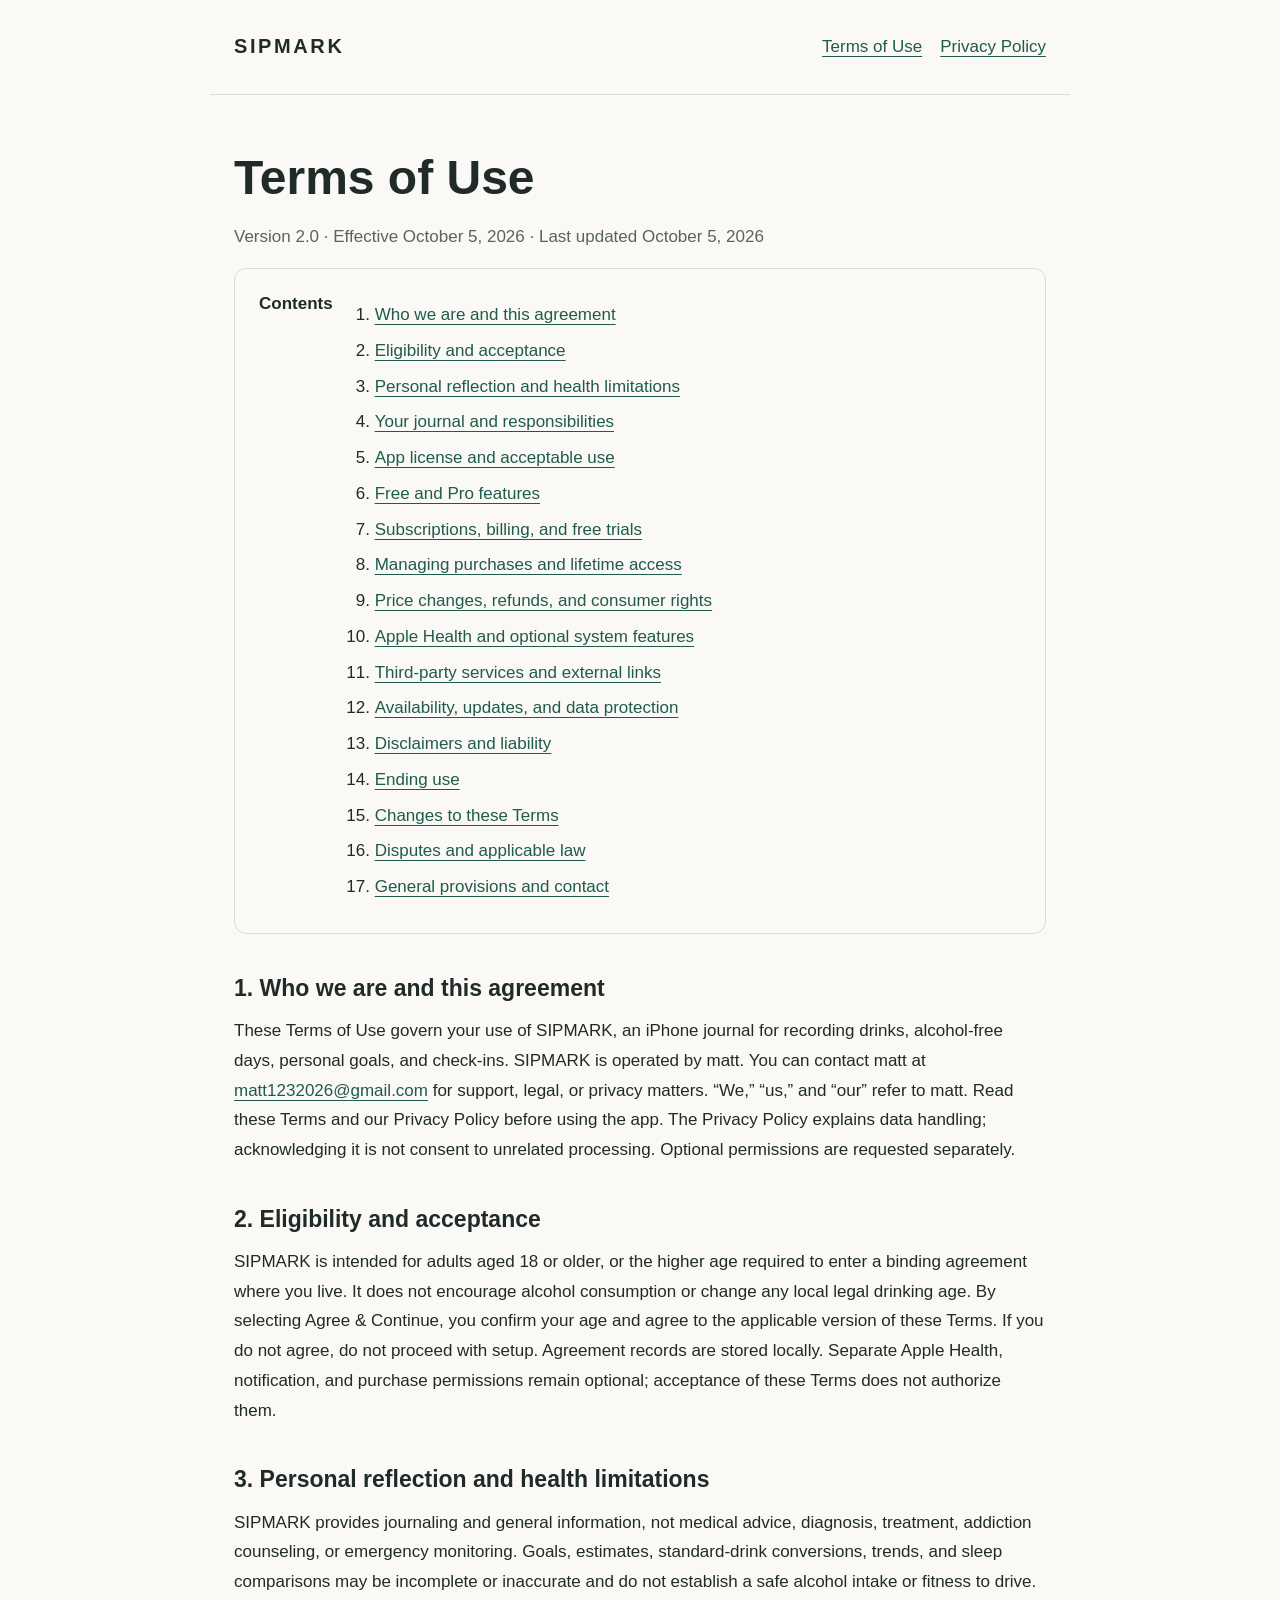
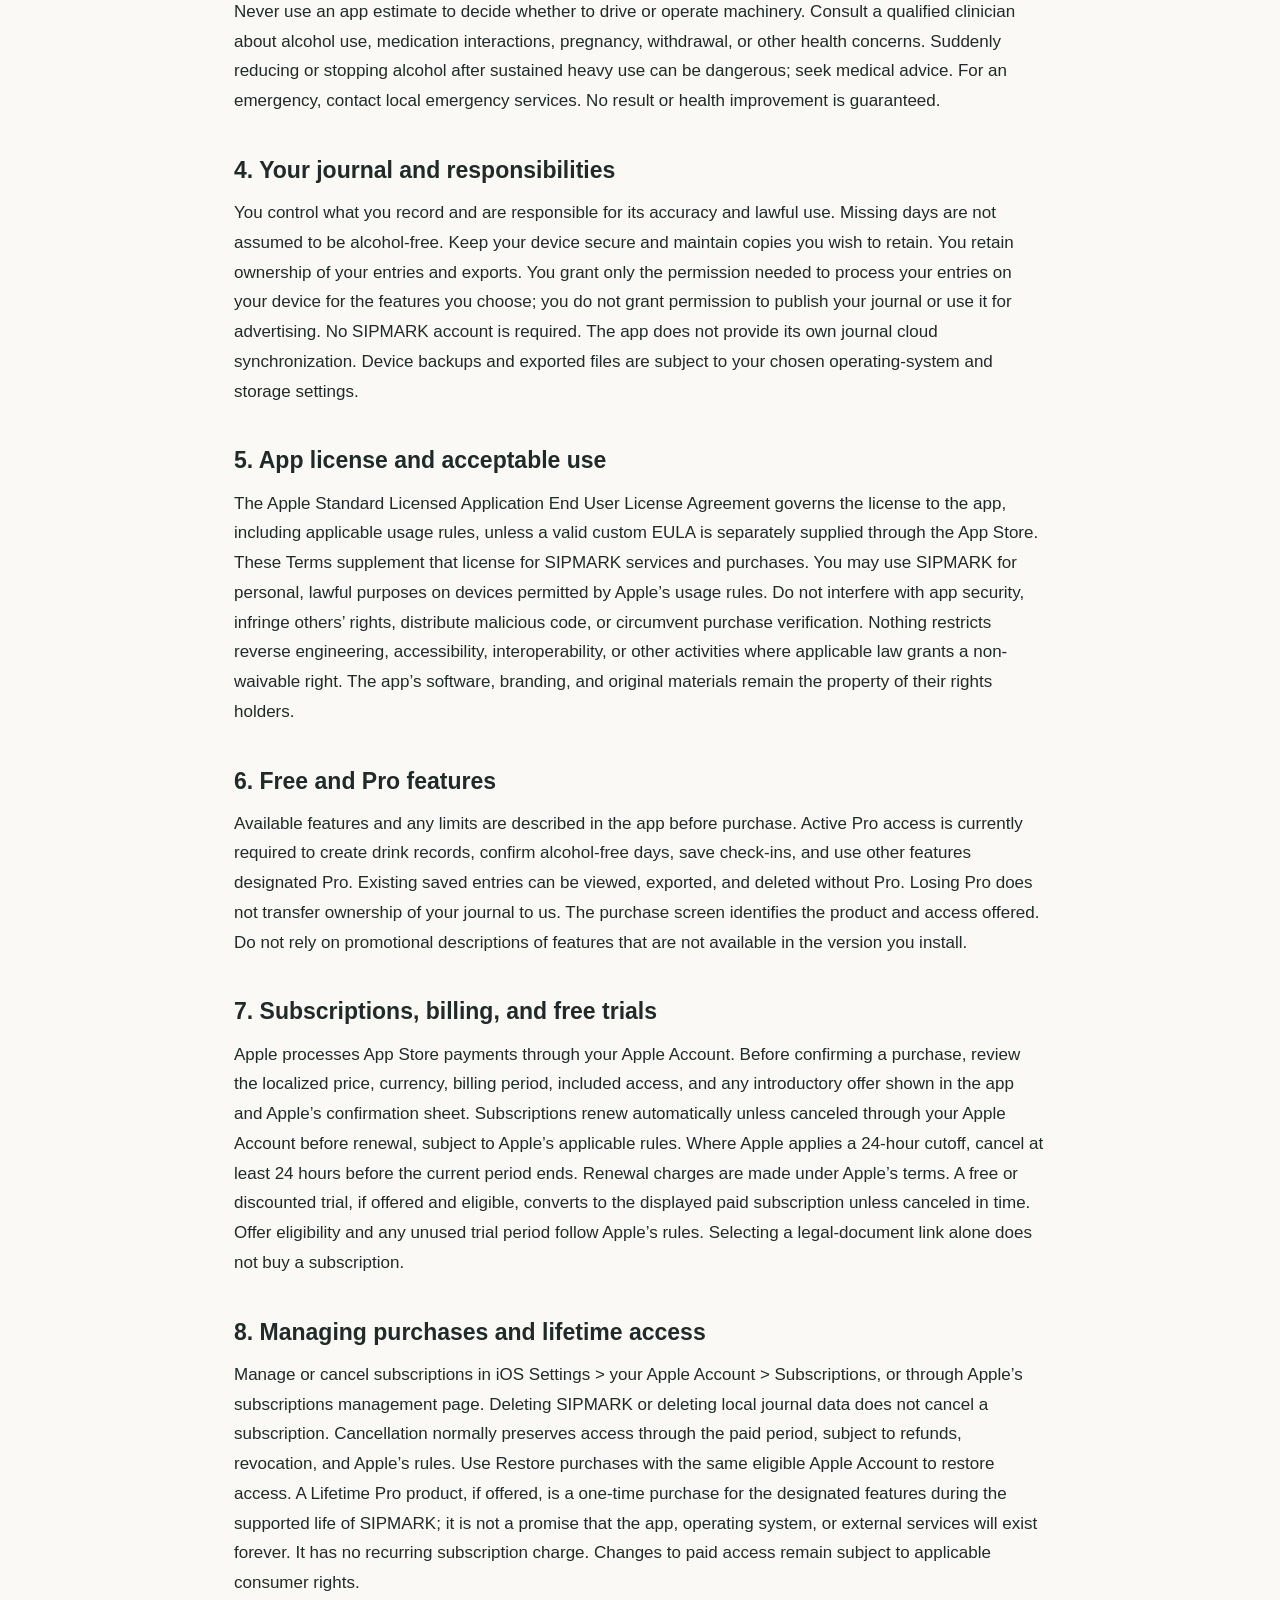
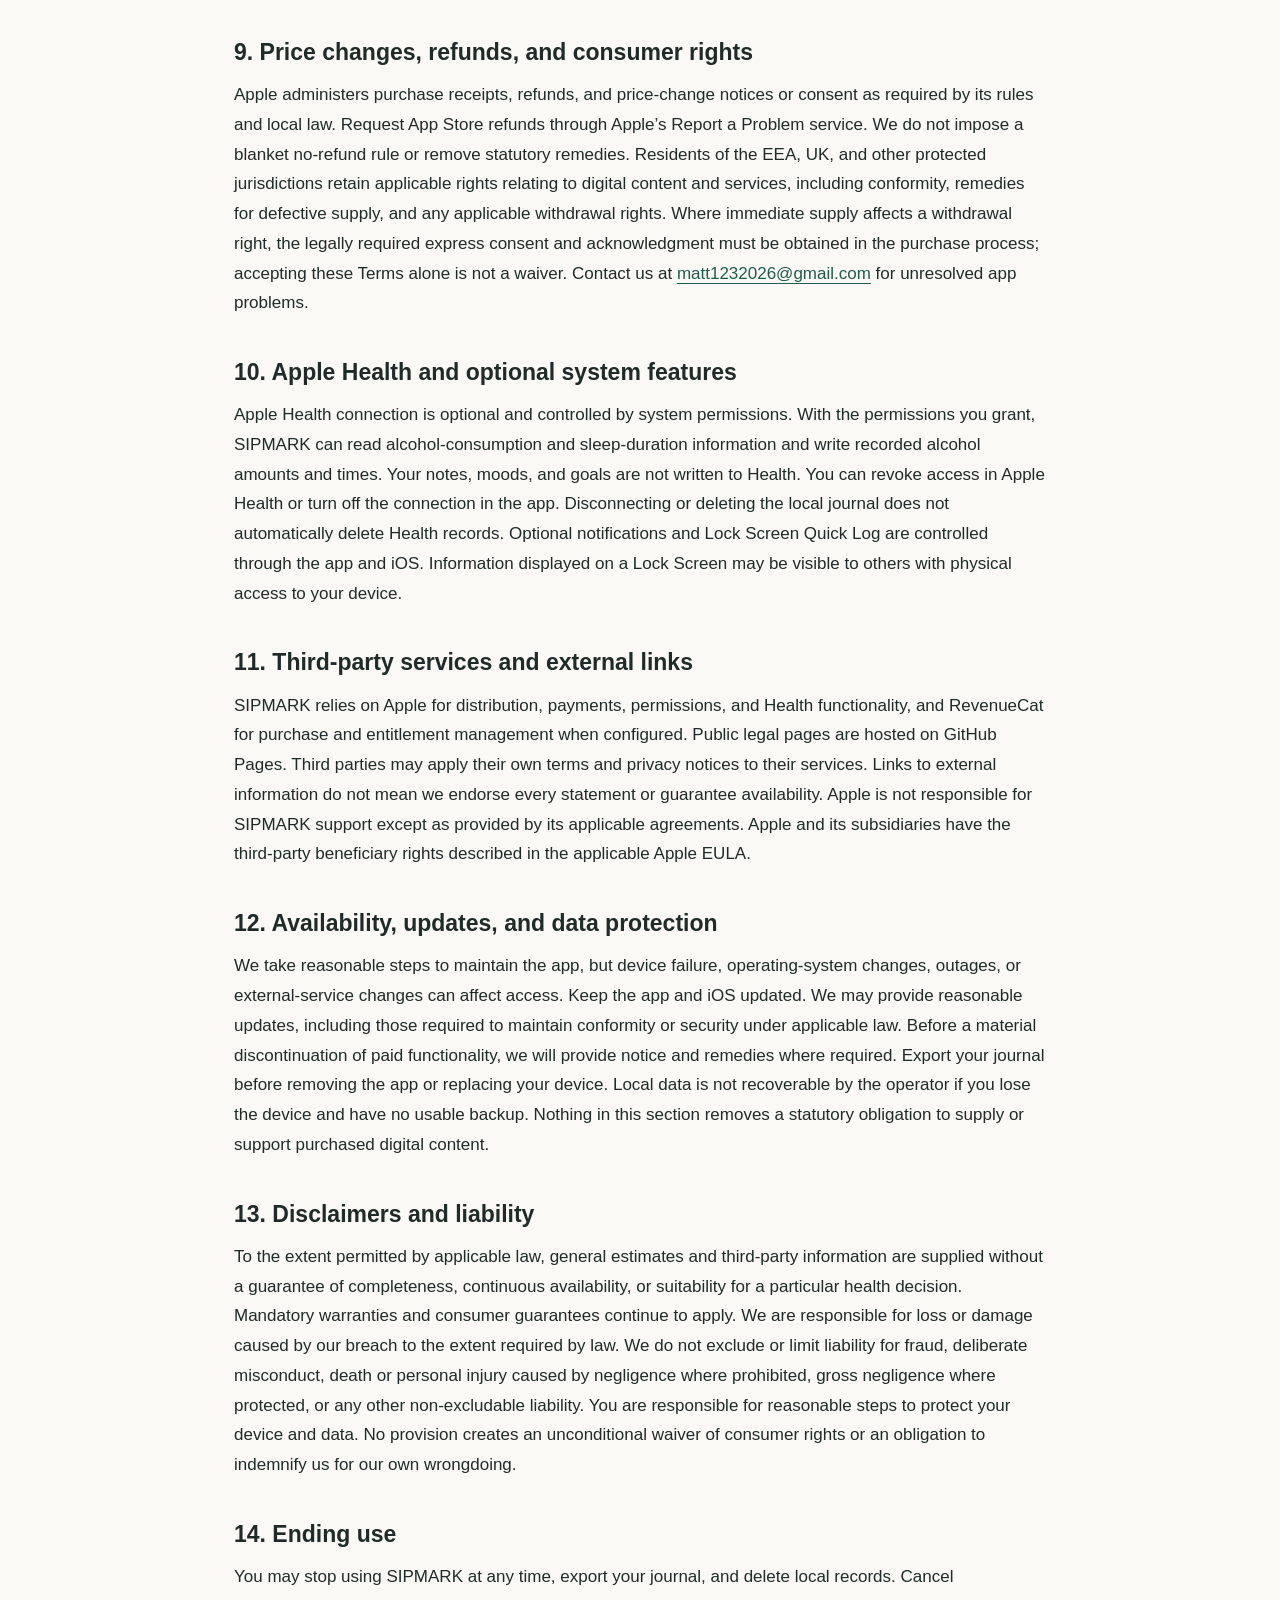
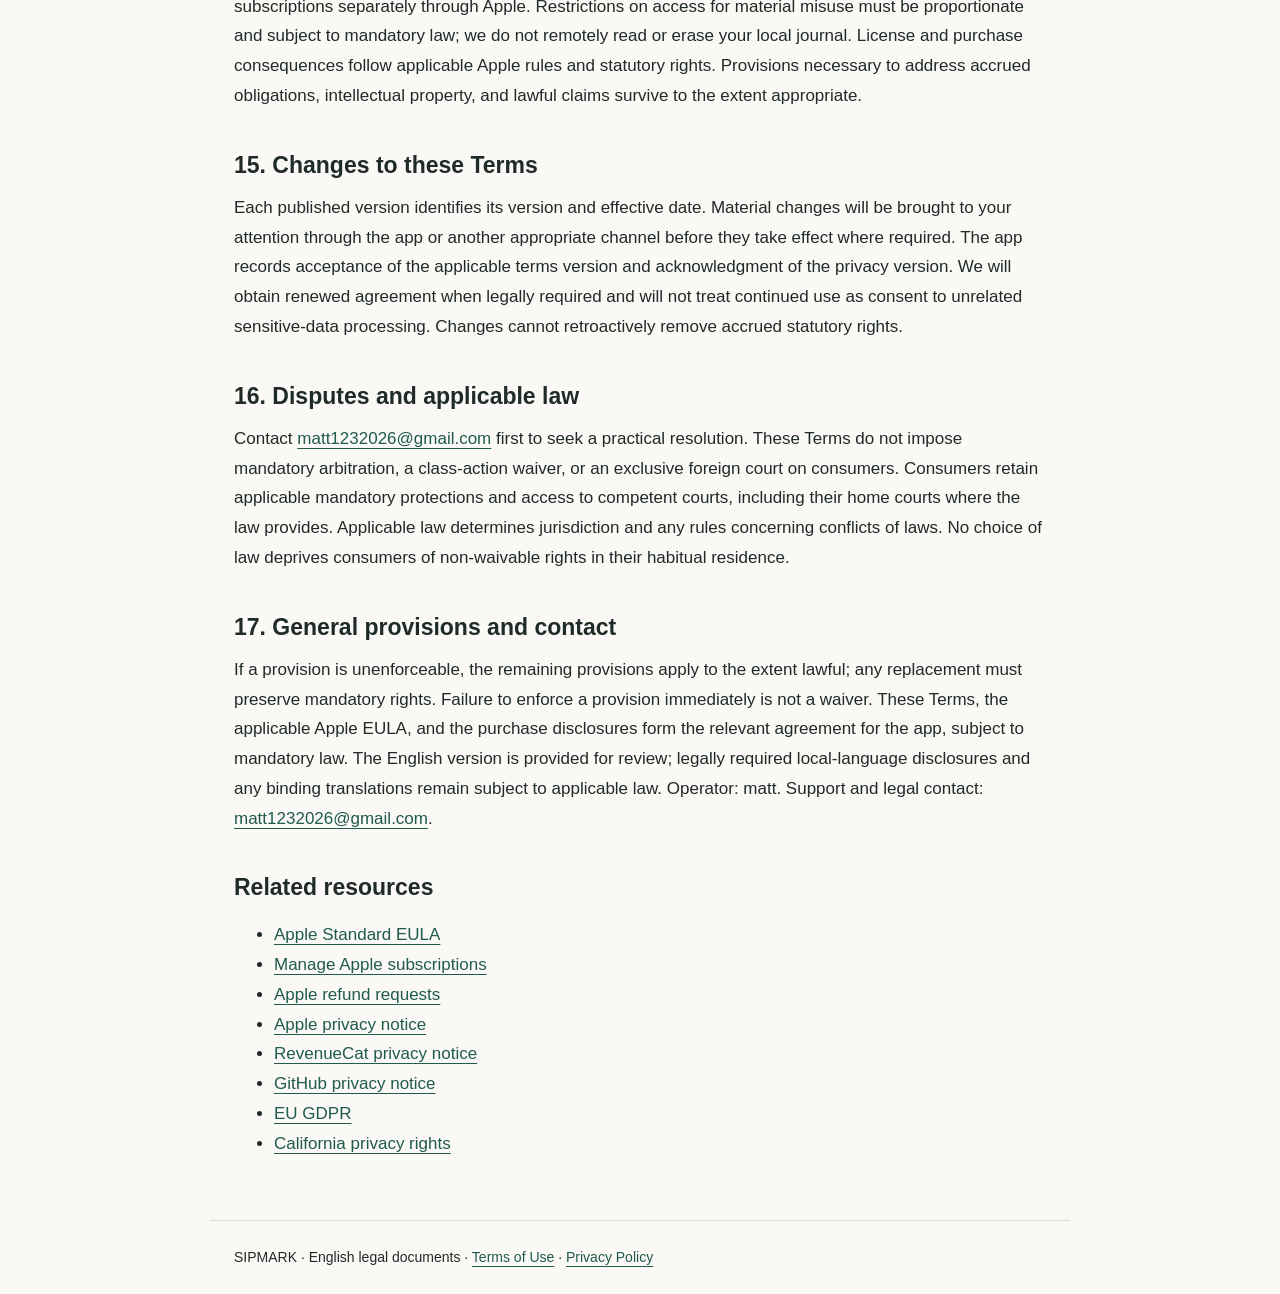
==== terms/index.html @ 174fe1c0 "Publish SIPMARK English terms and privacy policy" ====
<!doctype html><html lang="en"><head><meta charset="utf-8"><meta name="viewport" content="width=device-width,initial-scale=1"><meta name="description" content="SIPMARK Terms of Use"><title>Terms of Use | SIPMARK</title><link rel="stylesheet" href="../styles.css"></head><body><a class="skip" href="#main">Skip to document</a><header><b>SIPMARK</b><nav aria-label="Legal documents"><a href="../terms/">Terms of Use</a><a href="../privacy/">Privacy Policy</a></nav></header><main id="main"><h1>Terms of Use</h1><p class="meta">Version 2.0 · Effective October 5, 2026 · Last updated October 5, 2026</p><nav class="toc" aria-label="Table of contents"><strong>Contents</strong><ol><li><a href="#section-1">Who we are and this agreement</a></li><li><a href="#section-2">Eligibility and acceptance</a></li><li><a href="#section-3">Personal reflection and health limitations</a></li><li><a href="#section-4">Your journal and responsibilities</a></li><li><a href="#section-5">App license and acceptable use</a></li><li><a href="#section-6">Free and Pro features</a></li><li><a href="#section-7">Subscriptions, billing, and free trials</a></li><li><a href="#section-8">Managing purchases and lifetime access</a></li><li><a href="#section-9">Price changes, refunds, and consumer rights</a></li><li><a href="#section-10">Apple Health and optional system features</a></li><li><a href="#section-11">Third-party services and external links</a></li><li><a href="#section-12">Availability, updates, and data protection</a></li><li><a href="#section-13">Disclaimers and liability</a></li><li><a href="#section-14">Ending use</a></li><li><a href="#section-15">Changes to these Terms</a></li><li><a href="#section-16">Disputes and applicable law</a></li><li><a href="#section-17">General provisions and contact</a></li></ol></nav><section id="section-1"><h2>1. Who we are and this agreement</h2><p>These Terms of Use govern your use of SIPMARK, an iPhone journal for recording drinks, alcohol-free days, personal goals, and check-ins. SIPMARK is operated by matt. You can contact matt at <a href="mailto:matt1232026@gmail.com">matt1232026@gmail.com</a> for support, legal, or privacy matters. “We,” “us,” and “our” refer to matt. Read these Terms and our Privacy Policy before using the app. The Privacy Policy explains data handling; acknowledging it is not consent to unrelated processing. Optional permissions are requested separately.</p></section><section id="section-2"><h2>2. Eligibility and acceptance</h2><p>SIPMARK is intended for adults aged 18 or older, or the higher age required to enter a binding agreement where you live. It does not encourage alcohol consumption or change any local legal drinking age. By selecting Agree &amp; Continue, you confirm your age and agree to the applicable version of these Terms. If you do not agree, do not proceed with setup. Agreement records are stored locally. Separate Apple Health, notification, and purchase permissions remain optional; acceptance of these Terms does not authorize them.</p></section><section id="section-3"><h2>3. Personal reflection and health limitations</h2><p>SIPMARK provides journaling and general information, not medical advice, diagnosis, treatment, addiction counseling, or emergency monitoring. Goals, estimates, standard-drink conversions, trends, and sleep comparisons may be incomplete or inaccurate and do not establish a safe alcohol intake or fitness to drive. Never use an app estimate to decide whether to drive or operate machinery. Consult a qualified clinician about alcohol use, medication interactions, pregnancy, withdrawal, or other health concerns. Suddenly reducing or stopping alcohol after sustained heavy use can be dangerous; seek medical advice. For an emergency, contact local emergency services. No result or health improvement is guaranteed.</p></section><section id="section-4"><h2>4. Your journal and responsibilities</h2><p>You control what you record and are responsible for its accuracy and lawful use. Missing days are not assumed to be alcohol-free. Keep your device secure and maintain copies you wish to retain. You retain ownership of your entries and exports. You grant only the permission needed to process your entries on your device for the features you choose; you do not grant permission to publish your journal or use it for advertising. No SIPMARK account is required. The app does not provide its own journal cloud synchronization. Device backups and exported files are subject to your chosen operating-system and storage settings.</p></section><section id="section-5"><h2>5. App license and acceptable use</h2><p>The Apple Standard Licensed Application End User License Agreement governs the license to the app, including applicable usage rules, unless a valid custom EULA is separately supplied through the App Store. These Terms supplement that license for SIPMARK services and purchases. You may use SIPMARK for personal, lawful purposes on devices permitted by Apple’s usage rules. Do not interfere with app security, infringe others’ rights, distribute malicious code, or circumvent purchase verification. Nothing restricts reverse engineering, accessibility, interoperability, or other activities where applicable law grants a non-waivable right. The app’s software, branding, and original materials remain the property of their rights holders.</p></section><section id="section-6"><h2>6. Free and Pro features</h2><p>Available features and any limits are described in the app before purchase. Active Pro access is currently required to create drink records, confirm alcohol-free days, save check-ins, and use other features designated Pro. Existing saved entries can be viewed, exported, and deleted without Pro. Losing Pro does not transfer ownership of your journal to us. The purchase screen identifies the product and access offered. Do not rely on promotional descriptions of features that are not available in the version you install.</p></section><section id="section-7"><h2>7. Subscriptions, billing, and free trials</h2><p>Apple processes App Store payments through your Apple Account. Before confirming a purchase, review the localized price, currency, billing period, included access, and any introductory offer shown in the app and Apple’s confirmation sheet. Subscriptions renew automatically unless canceled through your Apple Account before renewal, subject to Apple’s applicable rules. Where Apple applies a 24-hour cutoff, cancel at least 24 hours before the current period ends. Renewal charges are made under Apple’s terms. A free or discounted trial, if offered and eligible, converts to the displayed paid subscription unless canceled in time. Offer eligibility and any unused trial period follow Apple’s rules. Selecting a legal-document link alone does not buy a subscription.</p></section><section id="section-8"><h2>8. Managing purchases and lifetime access</h2><p>Manage or cancel subscriptions in iOS Settings &gt; your Apple Account &gt; Subscriptions, or through Apple’s subscriptions management page. Deleting SIPMARK or deleting local journal data does not cancel a subscription. Cancellation normally preserves access through the paid period, subject to refunds, revocation, and Apple’s rules. Use Restore purchases with the same eligible Apple Account to restore access. A Lifetime Pro product, if offered, is a one-time purchase for the designated features during the supported life of SIPMARK; it is not a promise that the app, operating system, or external services will exist forever. It has no recurring subscription charge. Changes to paid access remain subject to applicable consumer rights.</p></section><section id="section-9"><h2>9. Price changes, refunds, and consumer rights</h2><p>Apple administers purchase receipts, refunds, and price-change notices or consent as required by its rules and local law. Request App Store refunds through Apple’s Report a Problem service. We do not impose a blanket no-refund rule or remove statutory remedies. Residents of the EEA, UK, and other protected jurisdictions retain applicable rights relating to digital content and services, including conformity, remedies for defective supply, and any applicable withdrawal rights. Where immediate supply affects a withdrawal right, the legally required express consent and acknowledgment must be obtained in the purchase process; accepting these Terms alone is not a waiver. Contact us at <a href="mailto:matt1232026@gmail.com">matt1232026@gmail.com</a> for unresolved app problems.</p></section><section id="section-10"><h2>10. Apple Health and optional system features</h2><p>Apple Health connection is optional and controlled by system permissions. With the permissions you grant, SIPMARK can read alcohol-consumption and sleep-duration information and write recorded alcohol amounts and times. Your notes, moods, and goals are not written to Health. You can revoke access in Apple Health or turn off the connection in the app. Disconnecting or deleting the local journal does not automatically delete Health records. Optional notifications and Lock Screen Quick Log are controlled through the app and iOS. Information displayed on a Lock Screen may be visible to others with physical access to your device.</p></section><section id="section-11"><h2>11. Third-party services and external links</h2><p>SIPMARK relies on Apple for distribution, payments, permissions, and Health functionality, and RevenueCat for purchase and entitlement management when configured. Public legal pages are hosted on GitHub Pages. Third parties may apply their own terms and privacy notices to their services. Links to external information do not mean we endorse every statement or guarantee availability. Apple is not responsible for SIPMARK support except as provided by its applicable agreements. Apple and its subsidiaries have the third-party beneficiary rights described in the applicable Apple EULA.</p></section><section id="section-12"><h2>12. Availability, updates, and data protection</h2><p>We take reasonable steps to maintain the app, but device failure, operating-system changes, outages, or external-service changes can affect access. Keep the app and iOS updated. We may provide reasonable updates, including those required to maintain conformity or security under applicable law. Before a material discontinuation of paid functionality, we will provide notice and remedies where required. Export your journal before removing the app or replacing your device. Local data is not recoverable by the operator if you lose the device and have no usable backup. Nothing in this section removes a statutory obligation to supply or support purchased digital content.</p></section><section id="section-13"><h2>13. Disclaimers and liability</h2><p>To the extent permitted by applicable law, general estimates and third-party information are supplied without a guarantee of completeness, continuous availability, or suitability for a particular health decision. Mandatory warranties and consumer guarantees continue to apply. We are responsible for loss or damage caused by our breach to the extent required by law. We do not exclude or limit liability for fraud, deliberate misconduct, death or personal injury caused by negligence where prohibited, gross negligence where protected, or any other non-excludable liability. You are responsible for reasonable steps to protect your device and data. No provision creates an unconditional waiver of consumer rights or an obligation to indemnify us for our own wrongdoing.</p></section><section id="section-14"><h2>14. Ending use</h2><p>You may stop using SIPMARK at any time, export your journal, and delete local records. Cancel subscriptions separately through Apple. Restrictions on access for material misuse must be proportionate and subject to mandatory law; we do not remotely read or erase your local journal. License and purchase consequences follow applicable Apple rules and statutory rights. Provisions necessary to address accrued obligations, intellectual property, and lawful claims survive to the extent appropriate.</p></section><section id="section-15"><h2>15. Changes to these Terms</h2><p>Each published version identifies its version and effective date. Material changes will be brought to your attention through the app or another appropriate channel before they take effect where required. The app records acceptance of the applicable terms version and acknowledgment of the privacy version. We will obtain renewed agreement when legally required and will not treat continued use as consent to unrelated sensitive-data processing. Changes cannot retroactively remove accrued statutory rights.</p></section><section id="section-16"><h2>16. Disputes and applicable law</h2><p>Contact <a href="mailto:matt1232026@gmail.com">matt1232026@gmail.com</a> first to seek a practical resolution. These Terms do not impose mandatory arbitration, a class-action waiver, or an exclusive foreign court on consumers. Consumers retain applicable mandatory protections and access to competent courts, including their home courts where the law provides. Applicable law determines jurisdiction and any rules concerning conflicts of laws. No choice of law deprives consumers of non-waivable rights in their habitual residence.</p></section><section id="section-17"><h2>17. General provisions and contact</h2><p>If a provision is unenforceable, the remaining provisions apply to the extent lawful; any replacement must preserve mandatory rights. Failure to enforce a provision immediately is not a waiver. These Terms, the applicable Apple EULA, and the purchase disclosures form the relevant agreement for the app, subject to mandatory law. The English version is provided for review; legally required local-language disclosures and any binding translations remain subject to applicable law. Operator: matt. Support and legal contact: <a href="mailto:matt1232026@gmail.com">matt1232026@gmail.com</a>.</p></section><section><h2>Related resources</h2><ul><li><a href="https://www.apple.com/legal/internet-services/itunes/dev/stdeula/">Apple Standard EULA</a></li><li><a href="https://apps.apple.com/account/subscriptions">Manage Apple subscriptions</a></li><li><a href="https://reportaproblem.apple.com/">Apple refund requests</a></li><li><a href="https://www.apple.com/legal/privacy/">Apple privacy notice</a></li><li><a href="https://www.revenuecat.com/privacy/">RevenueCat privacy notice</a></li><li><a href="https://docs.github.com/en/site-policy/privacy-policies/github-general-privacy-statement">GitHub privacy notice</a></li><li><a href="https://eur-lex.europa.eu/eli/reg/2016/679/oj/eng">EU GDPR</a></li><li><a href="https://oag.ca.gov/privacy/ccpa">California privacy rights</a></li></ul></section></main><footer>SIPMARK · English legal documents · <a href="../terms/">Terms of Use</a> · <a href="../privacy/">Privacy Policy</a></footer></body></html>
---- styles.css ----
*{box-sizing:border-box}html{scroll-behavior:smooth}body{margin:0;background:#faf9f5;color:#202b29;font:17px/1.75 -apple-system,BlinkMacSystemFont,"Segoe UI",sans-serif}header,main,footer{max-width:860px;margin:auto;padding:24px}header{display:flex;align-items:center;justify-content:space-between;border-bottom:1px solid #d7ddd7;gap:20px}header b{letter-spacing:.13em;font-size:20px}nav{display:flex;gap:18px;flex-wrap:wrap}a{color:#205b4d;text-underline-offset:4px}a:focus-visible{outline:3px solid #205b4d;outline-offset:5px}nav a{display:inline-block;padding:8px 0}h1{font-size:clamp(34px,6vw,48px);line-height:1.2;margin:30px 0 16px}h2{font-size:23px;line-height:1.4;margin:0 0 12px}section{margin:38px 0;scroll-margin-top:24px}p{margin:0 0 16px}.meta{color:#58645e}.draft{border-left:4px solid #8b4317;background:#fff0db;padding:16px 20px;margin:24px 0}.toc{padding:20px 24px;border:1px solid #d7ddd7;border-radius:12px}.toc ol{margin:8px 0;padding-left:24px}.toc a{display:inline-block;padding:3px 0}footer{border-top:1px solid #d7ddd7;font-size:14px}main{min-height:70vh}.skip{position:absolute;left:-9999px}.skip:focus{left:16px;top:16px;background:white;padding:12px}@media(max-width:480px){header{align-items:flex-start;flex-direction:column}header,main,footer{padding:20px}nav{gap:24px}}@media(prefers-reduced-motion:reduce){html{scroll-behavior:auto}}@media print{nav,.toc,.skip{display:none}body{background:white;font-size:12pt}header,main,footer{max-width:none}section{break-inside:avoid}}
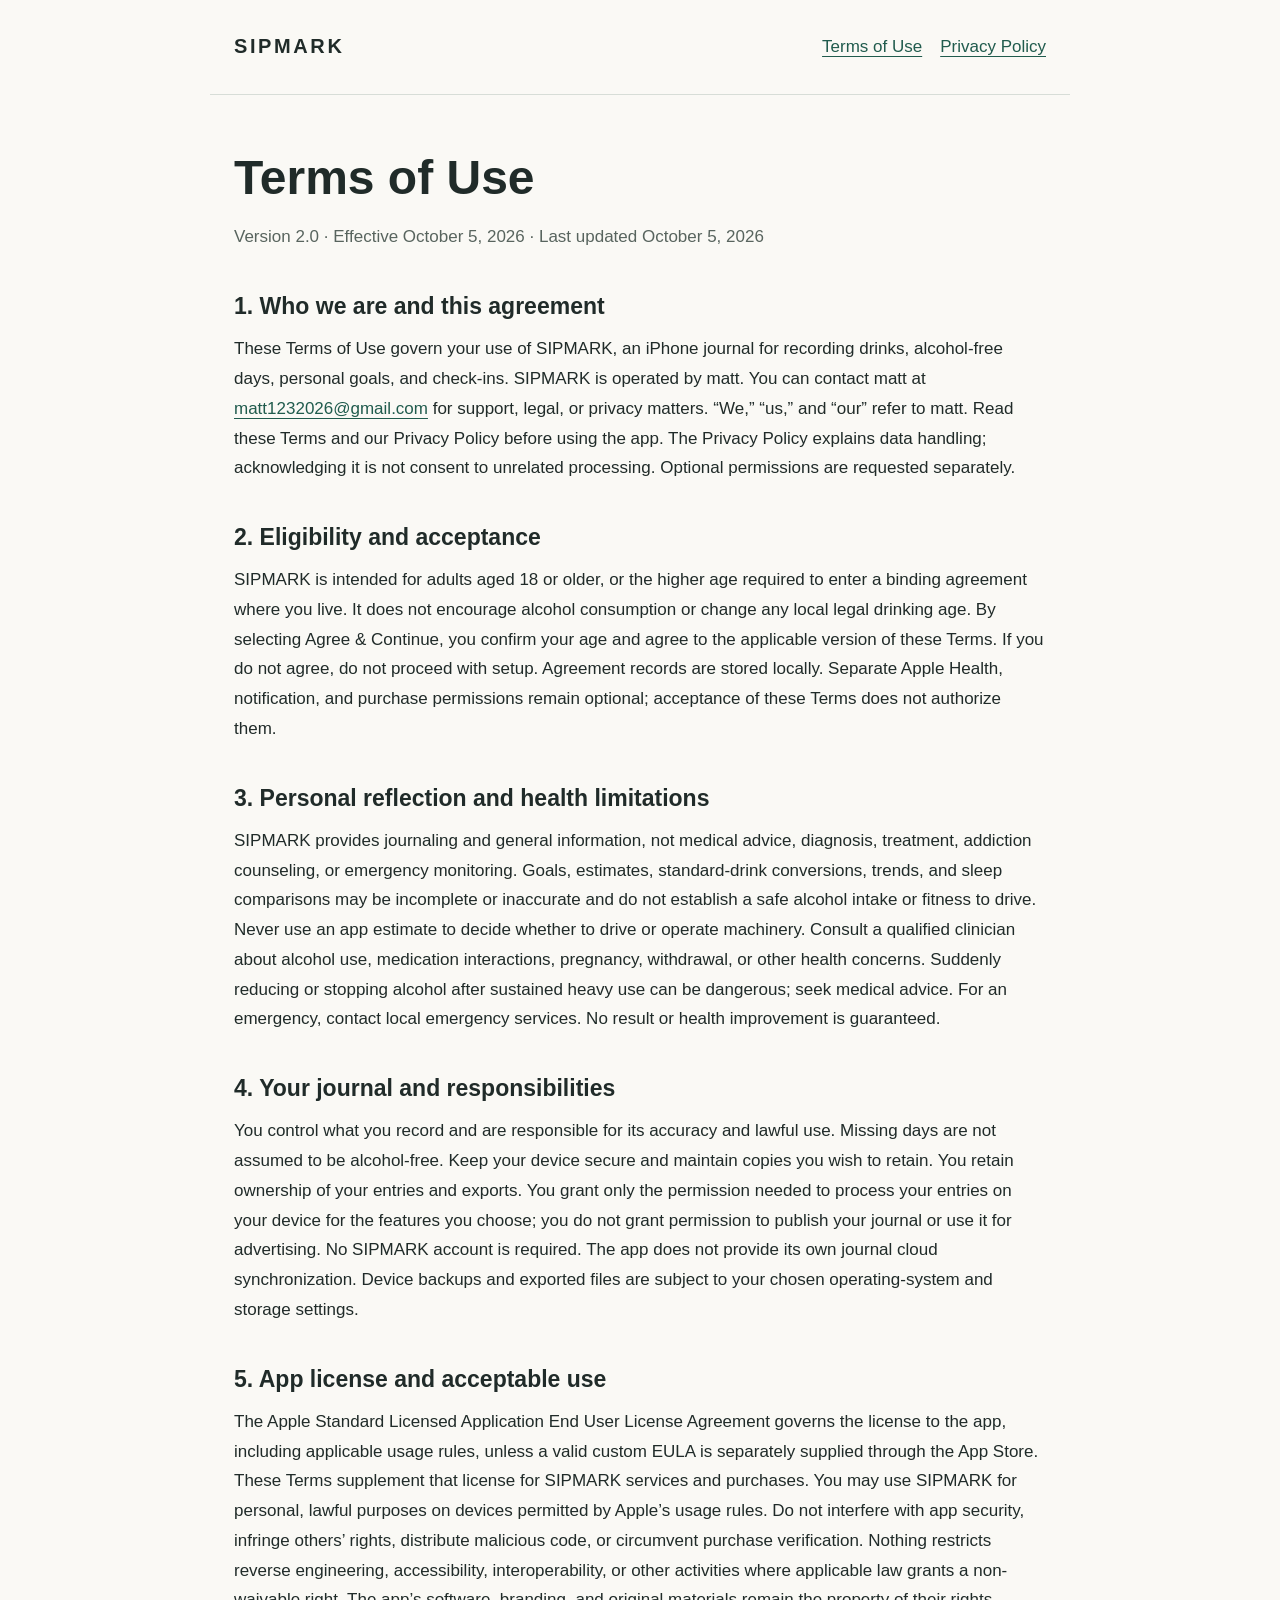
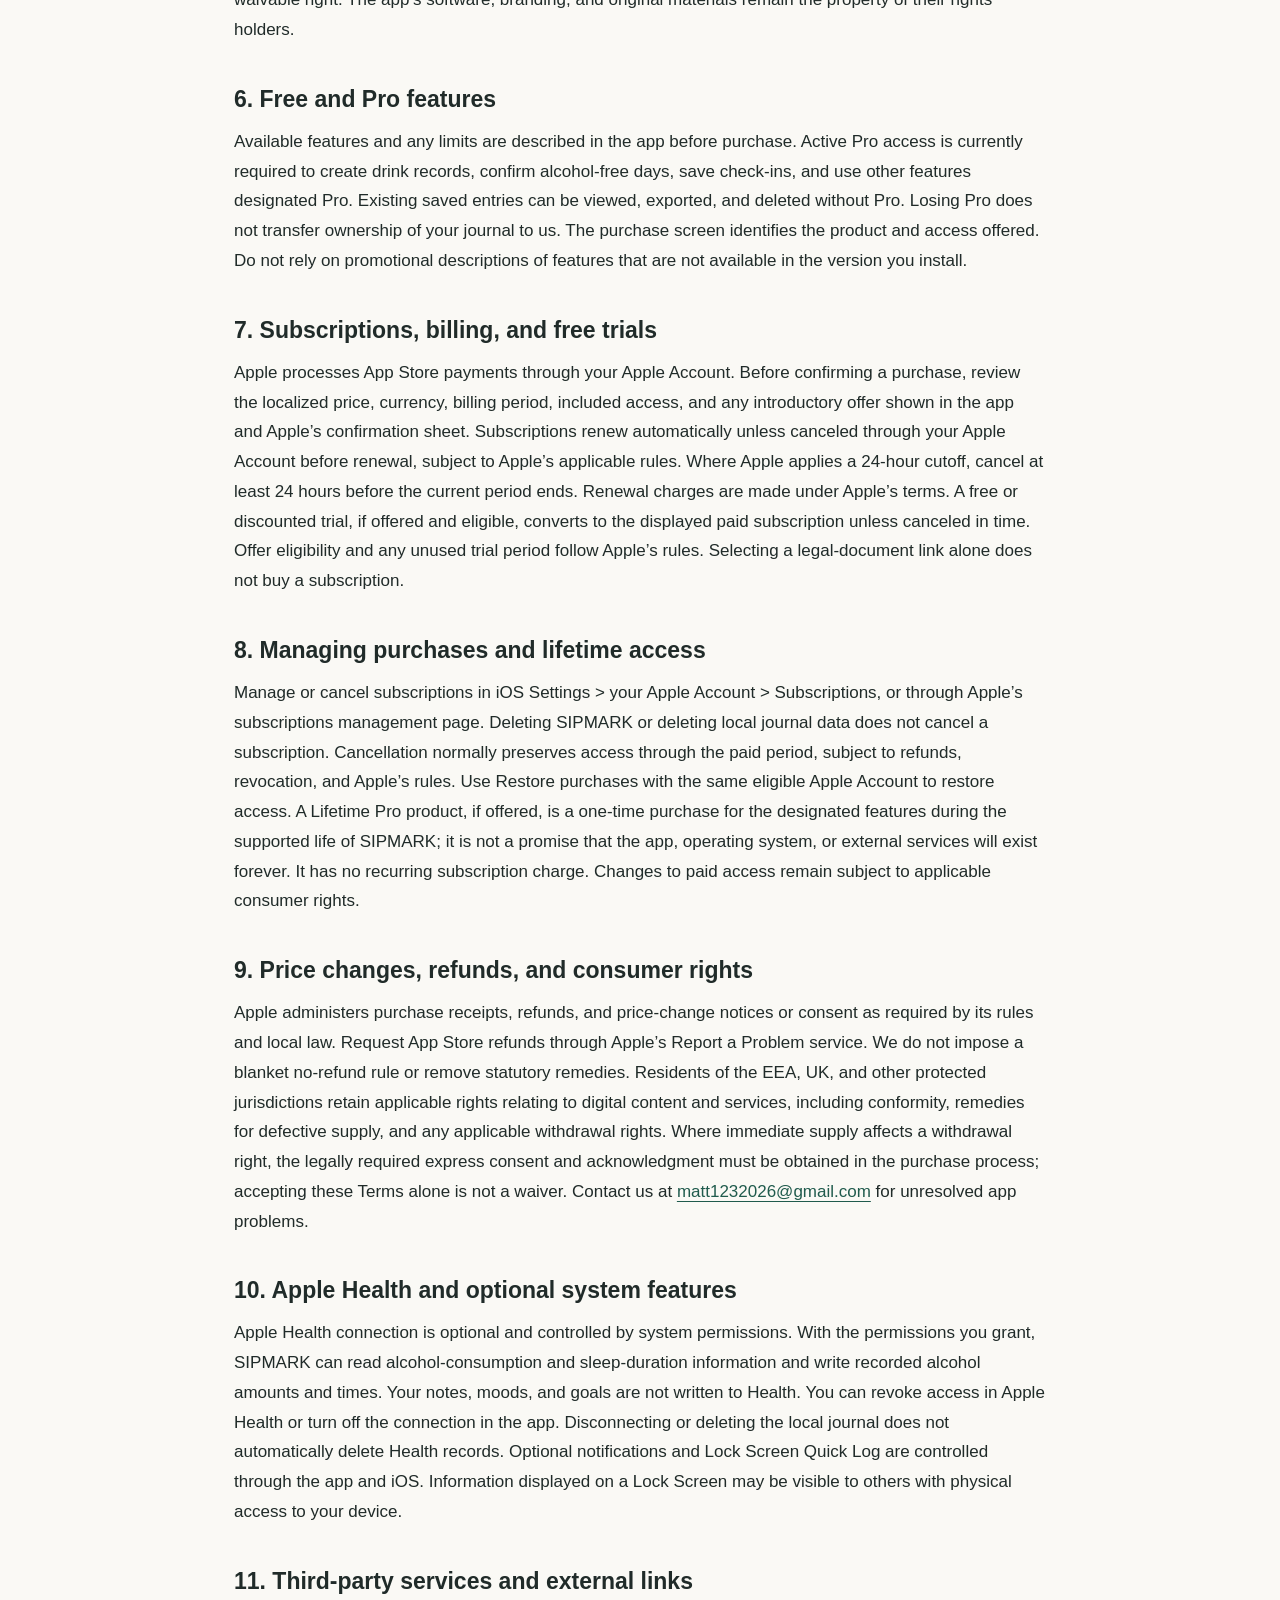
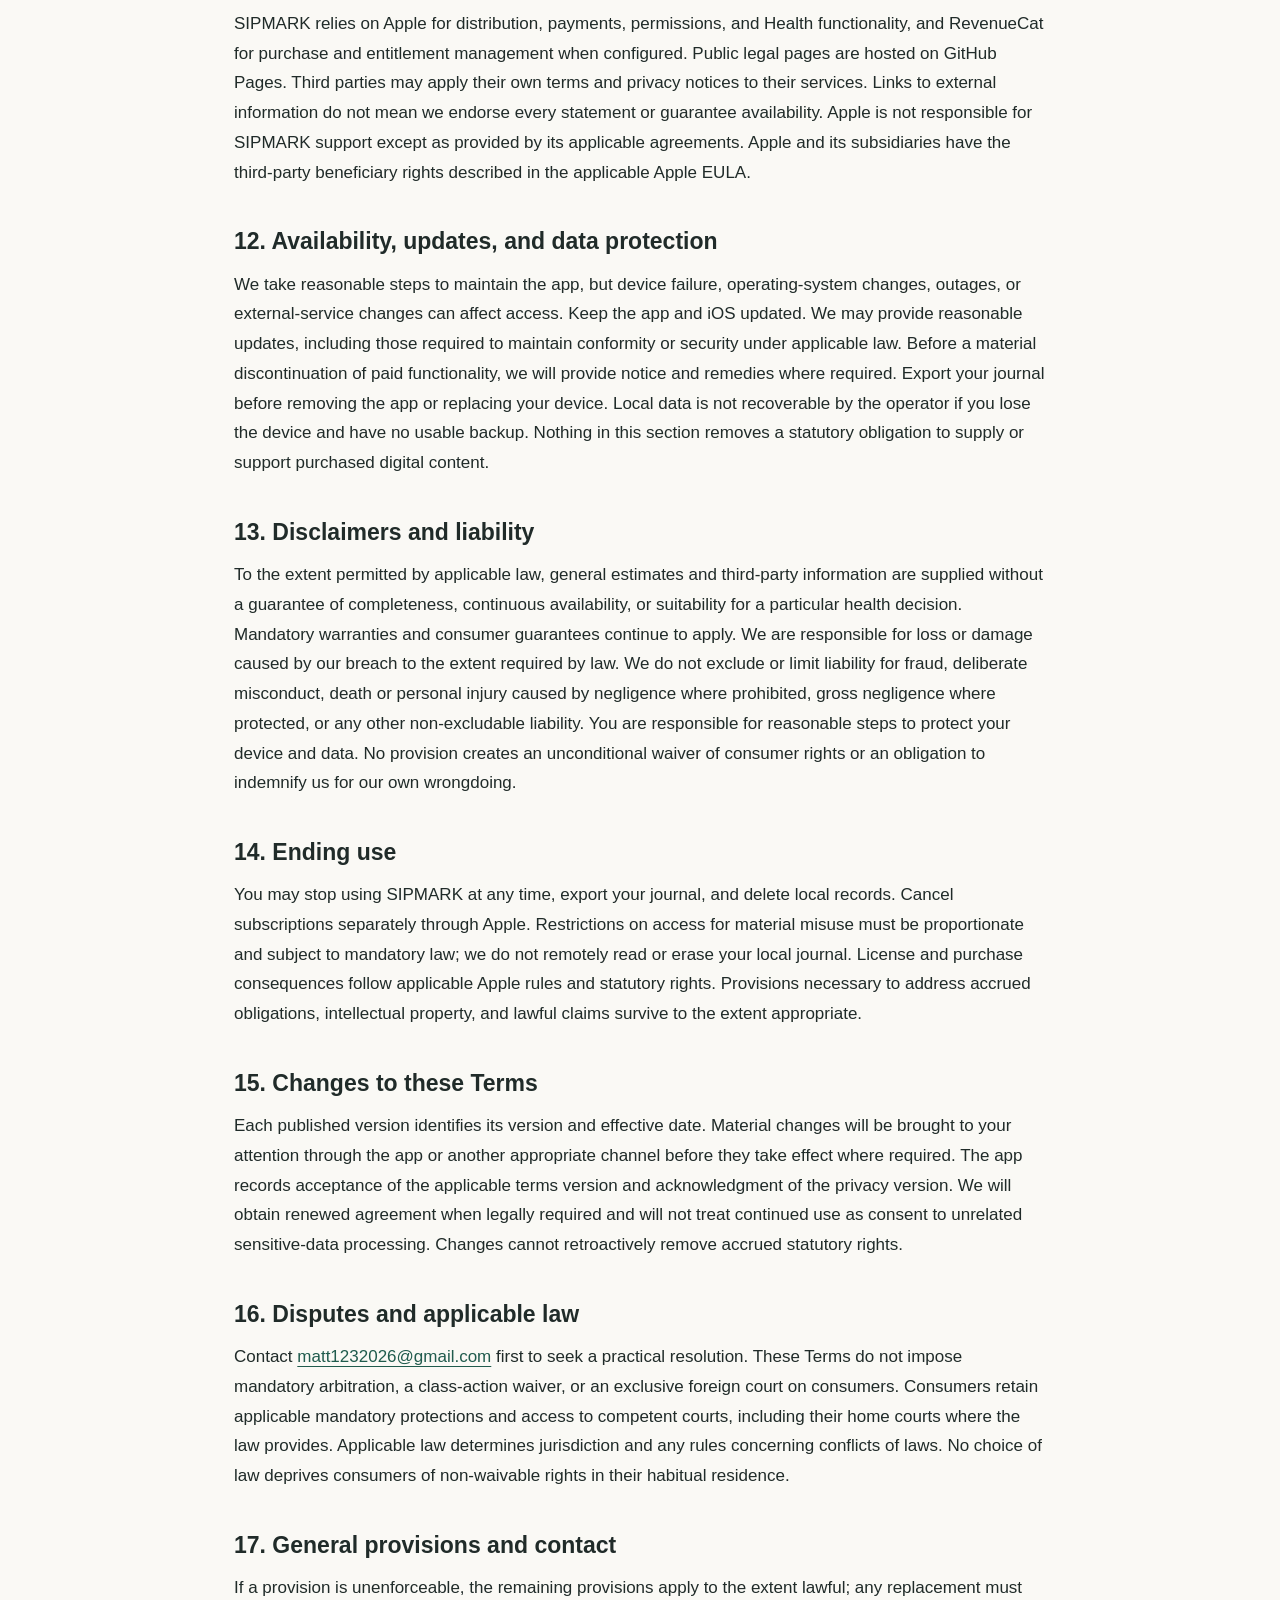
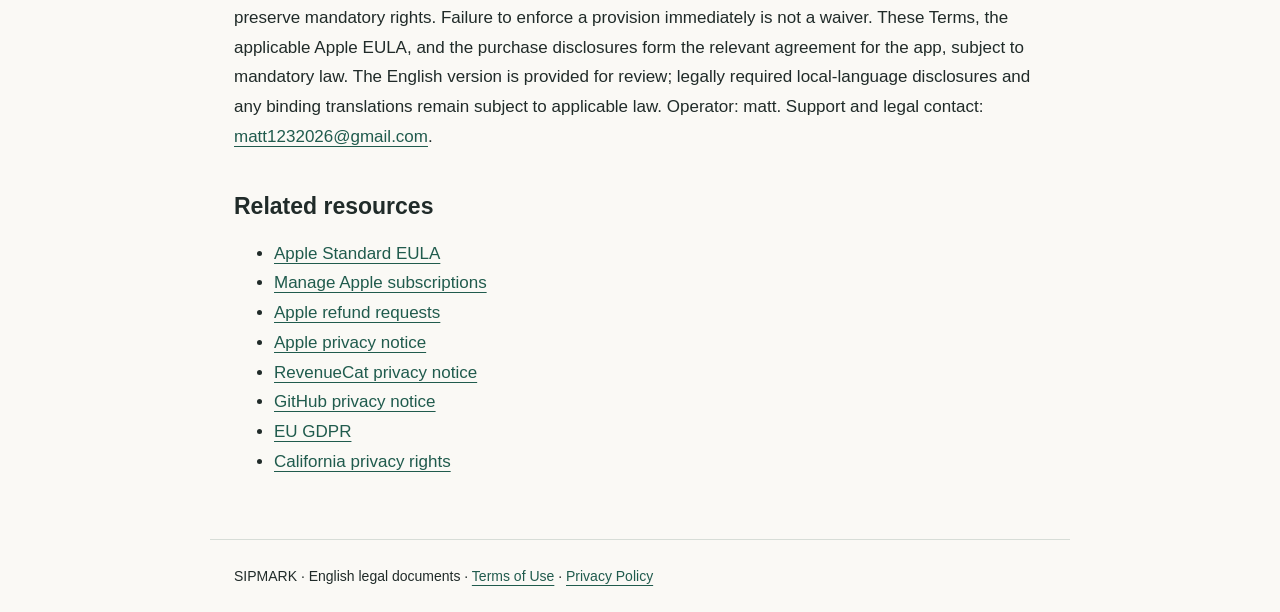
==== commit 279ed791: "Remove contents lists from both legal pages" ====
--- a/terms/index.html
+++ b/terms/index.html
@@ -1 +1 @@
-<!doctype html><html lang="en"><head><meta charset="utf-8"><meta name="viewport" content="width=device-width,initial-scale=1"><meta name="description" content="SIPMARK Terms of Use"><title>Terms of Use | SIPMARK</title><link rel="stylesheet" href="../styles.css"></head><body><a class="skip" href="#main">Skip to document</a><header><b>SIPMARK</b><nav aria-label="Legal documents"><a href="../terms/">Terms of Use</a><a href="../privacy/">Privacy Policy</a></nav></header><main id="main"><h1>Terms of Use</h1><p class="meta">Version 2.0 · Effective October 5, 2026 · Last updated October 5, 2026</p><nav class="toc" aria-label="Table of contents"><strong>Contents</strong><ol><li><a href="#section-1">Who we are and this agreement</a></li><li><a href="#section-2">Eligibility and acceptance</a></li><li><a href="#section-3">Personal reflection and health limitations</a></li><li><a href="#section-4">Your journal and responsibilities</a></li><li><a href="#section-5">App license and acceptable use</a></li><li><a href="#section-6">Free and Pro features</a></li><li><a href="#section-7">Subscriptions, billing, and free trials</a></li><li><a href="#section-8">Managing purchases and lifetime access</a></li><li><a href="#section-9">Price changes, refunds, and consumer rights</a></li><li><a href="#section-10">Apple Health and optional system features</a></li><li><a href="#section-11">Third-party services and external links</a></li><li><a href="#section-12">Availability, updates, and data protection</a></li><li><a href="#section-13">Disclaimers and liability</a></li><li><a href="#section-14">Ending use</a></li><li><a href="#section-15">Changes to these Terms</a></li><li><a href="#section-16">Disputes and applicable law</a></li><li><a href="#section-17">General provisions and contact</a></li></ol></nav><section id="section-1"><h2>1. Who we are and this agreement</h2><p>These Terms of Use govern your use of SIPMARK, an iPhone journal for recording drinks, alcohol-free days, personal goals, and check-ins. SIPMARK is operated by matt. You can contact matt at <a href="mailto:matt1232026@gmail.com">matt1232026@gmail.com</a> for support, legal, or privacy matters. “We,” “us,” and “our” refer to matt. Read these Terms and our Privacy Policy before using the app. The Privacy Policy explains data handling; acknowledging it is not consent to unrelated processing. Optional permissions are requested separately.</p></section><section id="section-2"><h2>2. Eligibility and acceptance</h2><p>SIPMARK is intended for adults aged 18 or older, or the higher age required to enter a binding agreement where you live. It does not encourage alcohol consumption or change any local legal drinking age. By selecting Agree &amp; Continue, you confirm your age and agree to the applicable version of these Terms. If you do not agree, do not proceed with setup. Agreement records are stored locally. Separate Apple Health, notification, and purchase permissions remain optional; acceptance of these Terms does not authorize them.</p></section><section id="section-3"><h2>3. Personal reflection and health limitations</h2><p>SIPMARK provides journaling and general information, not medical advice, diagnosis, treatment, addiction counseling, or emergency monitoring. Goals, estimates, standard-drink conversions, trends, and sleep comparisons may be incomplete or inaccurate and do not establish a safe alcohol intake or fitness to drive. Never use an app estimate to decide whether to drive or operate machinery. Consult a qualified clinician about alcohol use, medication interactions, pregnancy, withdrawal, or other health concerns. Suddenly reducing or stopping alcohol after sustained heavy use can be dangerous; seek medical advice. For an emergency, contact local emergency services. No result or health improvement is guaranteed.</p></section><section id="section-4"><h2>4. Your journal and responsibilities</h2><p>You control what you record and are responsible for its accuracy and lawful use. Missing days are not assumed to be alcohol-free. Keep your device secure and maintain copies you wish to retain. You retain ownership of your entries and exports. You grant only the permission needed to process your entries on your device for the features you choose; you do not grant permission to publish your journal or use it for advertising. No SIPMARK account is required. The app does not provide its own journal cloud synchronization. Device backups and exported files are subject to your chosen operating-system and storage settings.</p></section><section id="section-5"><h2>5. App license and acceptable use</h2><p>The Apple Standard Licensed Application End User License Agreement governs the license to the app, including applicable usage rules, unless a valid custom EULA is separately supplied through the App Store. These Terms supplement that license for SIPMARK services and purchases. You may use SIPMARK for personal, lawful purposes on devices permitted by Apple’s usage rules. Do not interfere with app security, infringe others’ rights, distribute malicious code, or circumvent purchase verification. Nothing restricts reverse engineering, accessibility, interoperability, or other activities where applicable law grants a non-waivable right. The app’s software, branding, and original materials remain the property of their rights holders.</p></section><section id="section-6"><h2>6. Free and Pro features</h2><p>Available features and any limits are described in the app before purchase. Active Pro access is currently required to create drink records, confirm alcohol-free days, save check-ins, and use other features designated Pro. Existing saved entries can be viewed, exported, and deleted without Pro. Losing Pro does not transfer ownership of your journal to us. The purchase screen identifies the product and access offered. Do not rely on promotional descriptions of features that are not available in the version you install.</p></section><section id="section-7"><h2>7. Subscriptions, billing, and free trials</h2><p>Apple processes App Store payments through your Apple Account. Before confirming a purchase, review the localized price, currency, billing period, included access, and any introductory offer shown in the app and Apple’s confirmation sheet. Subscriptions renew automatically unless canceled through your Apple Account before renewal, subject to Apple’s applicable rules. Where Apple applies a 24-hour cutoff, cancel at least 24 hours before the current period ends. Renewal charges are made under Apple’s terms. A free or discounted trial, if offered and eligible, converts to the displayed paid subscription unless canceled in time. Offer eligibility and any unused trial period follow Apple’s rules. Selecting a legal-document link alone does not buy a subscription.</p></section><section id="section-8"><h2>8. Managing purchases and lifetime access</h2><p>Manage or cancel subscriptions in iOS Settings &gt; your Apple Account &gt; Subscriptions, or through Apple’s subscriptions management page. Deleting SIPMARK or deleting local journal data does not cancel a subscription. Cancellation normally preserves access through the paid period, subject to refunds, revocation, and Apple’s rules. Use Restore purchases with the same eligible Apple Account to restore access. A Lifetime Pro product, if offered, is a one-time purchase for the designated features during the supported life of SIPMARK; it is not a promise that the app, operating system, or external services will exist forever. It has no recurring subscription charge. Changes to paid access remain subject to applicable consumer rights.</p></section><section id="section-9"><h2>9. Price changes, refunds, and consumer rights</h2><p>Apple administers purchase receipts, refunds, and price-change notices or consent as required by its rules and local law. Request App Store refunds through Apple’s Report a Problem service. We do not impose a blanket no-refund rule or remove statutory remedies. Residents of the EEA, UK, and other protected jurisdictions retain applicable rights relating to digital content and services, including conformity, remedies for defective supply, and any applicable withdrawal rights. Where immediate supply affects a withdrawal right, the legally required express consent and acknowledgment must be obtained in the purchase process; accepting these Terms alone is not a waiver. Contact us at <a href="mailto:matt1232026@gmail.com">matt1232026@gmail.com</a> for unresolved app problems.</p></section><section id="section-10"><h2>10. Apple Health and optional system features</h2><p>Apple Health connection is optional and controlled by system permissions. With the permissions you grant, SIPMARK can read alcohol-consumption and sleep-duration information and write recorded alcohol amounts and times. Your notes, moods, and goals are not written to Health. You can revoke access in Apple Health or turn off the connection in the app. Disconnecting or deleting the local journal does not automatically delete Health records. Optional notifications and Lock Screen Quick Log are controlled through the app and iOS. Information displayed on a Lock Screen may be visible to others with physical access to your device.</p></section><section id="section-11"><h2>11. Third-party services and external links</h2><p>SIPMARK relies on Apple for distribution, payments, permissions, and Health functionality, and RevenueCat for purchase and entitlement management when configured. Public legal pages are hosted on GitHub Pages. Third parties may apply their own terms and privacy notices to their services. Links to external information do not mean we endorse every statement or guarantee availability. Apple is not responsible for SIPMARK support except as provided by its applicable agreements. Apple and its subsidiaries have the third-party beneficiary rights described in the applicable Apple EULA.</p></section><section id="section-12"><h2>12. Availability, updates, and data protection</h2><p>We take reasonable steps to maintain the app, but device failure, operating-system changes, outages, or external-service changes can affect access. Keep the app and iOS updated. We may provide reasonable updates, including those required to maintain conformity or security under applicable law. Before a material discontinuation of paid functionality, we will provide notice and remedies where required. Export your journal before removing the app or replacing your device. Local data is not recoverable by the operator if you lose the device and have no usable backup. Nothing in this section removes a statutory obligation to supply or support purchased digital content.</p></section><section id="section-13"><h2>13. Disclaimers and liability</h2><p>To the extent permitted by applicable law, general estimates and third-party information are supplied without a guarantee of completeness, continuous availability, or suitability for a particular health decision. Mandatory warranties and consumer guarantees continue to apply. We are responsible for loss or damage caused by our breach to the extent required by law. We do not exclude or limit liability for fraud, deliberate misconduct, death or personal injury caused by negligence where prohibited, gross negligence where protected, or any other non-excludable liability. You are responsible for reasonable steps to protect your device and data. No provision creates an unconditional waiver of consumer rights or an obligation to indemnify us for our own wrongdoing.</p></section><section id="section-14"><h2>14. Ending use</h2><p>You may stop using SIPMARK at any time, export your journal, and delete local records. Cancel subscriptions separately through Apple. Restrictions on access for material misuse must be proportionate and subject to mandatory law; we do not remotely read or erase your local journal. License and purchase consequences follow applicable Apple rules and statutory rights. Provisions necessary to address accrued obligations, intellectual property, and lawful claims survive to the extent appropriate.</p></section><section id="section-15"><h2>15. Changes to these Terms</h2><p>Each published version identifies its version and effective date. Material changes will be brought to your attention through the app or another appropriate channel before they take effect where required. The app records acceptance of the applicable terms version and acknowledgment of the privacy version. We will obtain renewed agreement when legally required and will not treat continued use as consent to unrelated sensitive-data processing. Changes cannot retroactively remove accrued statutory rights.</p></section><section id="section-16"><h2>16. Disputes and applicable law</h2><p>Contact <a href="mailto:matt1232026@gmail.com">matt1232026@gmail.com</a> first to seek a practical resolution. These Terms do not impose mandatory arbitration, a class-action waiver, or an exclusive foreign court on consumers. Consumers retain applicable mandatory protections and access to competent courts, including their home courts where the law provides. Applicable law determines jurisdiction and any rules concerning conflicts of laws. No choice of law deprives consumers of non-waivable rights in their habitual residence.</p></section><section id="section-17"><h2>17. General provisions and contact</h2><p>If a provision is unenforceable, the remaining provisions apply to the extent lawful; any replacement must preserve mandatory rights. Failure to enforce a provision immediately is not a waiver. These Terms, the applicable Apple EULA, and the purchase disclosures form the relevant agreement for the app, subject to mandatory law. The English version is provided for review; legally required local-language disclosures and any binding translations remain subject to applicable law. Operator: matt. Support and legal contact: <a href="mailto:matt1232026@gmail.com">matt1232026@gmail.com</a>.</p></section><section><h2>Related resources</h2><ul><li><a href="https://www.apple.com/legal/internet-services/itunes/dev/stdeula/">Apple Standard EULA</a></li><li><a href="https://apps.apple.com/account/subscriptions">Manage Apple subscriptions</a></li><li><a href="https://reportaproblem.apple.com/">Apple refund requests</a></li><li><a href="https://www.apple.com/legal/privacy/">Apple privacy notice</a></li><li><a href="https://www.revenuecat.com/privacy/">RevenueCat privacy notice</a></li><li><a href="https://docs.github.com/en/site-policy/privacy-policies/github-general-privacy-statement">GitHub privacy notice</a></li><li><a href="https://eur-lex.europa.eu/eli/reg/2016/679/oj/eng">EU GDPR</a></li><li><a href="https://oag.ca.gov/privacy/ccpa">California privacy rights</a></li></ul></section></main><footer>SIPMARK · English legal documents · <a href="../terms/">Terms of Use</a> · <a href="../privacy/">Privacy Policy</a></footer></body></html>+<!doctype html><html lang="en"><head><meta charset="utf-8"><meta name="viewport" content="width=device-width,initial-scale=1"><meta name="description" content="SIPMARK Terms of Use"><title>Terms of Use | SIPMARK</title><link rel="stylesheet" href="../styles.css"></head><body><a class="skip" href="#main">Skip to document</a><header><b>SIPMARK</b><nav aria-label="Legal documents"><a href="../terms/">Terms of Use</a><a href="../privacy/">Privacy Policy</a></nav></header><main id="main"><h1>Terms of Use</h1><p class="meta">Version 2.0 · Effective October 5, 2026 · Last updated October 5, 2026</p><section id="section-1"><h2>1. Who we are and this agreement</h2><p>These Terms of Use govern your use of SIPMARK, an iPhone journal for recording drinks, alcohol-free days, personal goals, and check-ins. SIPMARK is operated by matt. You can contact matt at <a href="mailto:matt1232026@gmail.com">matt1232026@gmail.com</a> for support, legal, or privacy matters. “We,” “us,” and “our” refer to matt. Read these Terms and our Privacy Policy before using the app. The Privacy Policy explains data handling; acknowledging it is not consent to unrelated processing. Optional permissions are requested separately.</p></section><section id="section-2"><h2>2. Eligibility and acceptance</h2><p>SIPMARK is intended for adults aged 18 or older, or the higher age required to enter a binding agreement where you live. It does not encourage alcohol consumption or change any local legal drinking age. By selecting Agree &amp; Continue, you confirm your age and agree to the applicable version of these Terms. If you do not agree, do not proceed with setup. Agreement records are stored locally. Separate Apple Health, notification, and purchase permissions remain optional; acceptance of these Terms does not authorize them.</p></section><section id="section-3"><h2>3. Personal reflection and health limitations</h2><p>SIPMARK provides journaling and general information, not medical advice, diagnosis, treatment, addiction counseling, or emergency monitoring. Goals, estimates, standard-drink conversions, trends, and sleep comparisons may be incomplete or inaccurate and do not establish a safe alcohol intake or fitness to drive. Never use an app estimate to decide whether to drive or operate machinery. Consult a qualified clinician about alcohol use, medication interactions, pregnancy, withdrawal, or other health concerns. Suddenly reducing or stopping alcohol after sustained heavy use can be dangerous; seek medical advice. For an emergency, contact local emergency services. No result or health improvement is guaranteed.</p></section><section id="section-4"><h2>4. Your journal and responsibilities</h2><p>You control what you record and are responsible for its accuracy and lawful use. Missing days are not assumed to be alcohol-free. Keep your device secure and maintain copies you wish to retain. You retain ownership of your entries and exports. You grant only the permission needed to process your entries on your device for the features you choose; you do not grant permission to publish your journal or use it for advertising. No SIPMARK account is required. The app does not provide its own journal cloud synchronization. Device backups and exported files are subject to your chosen operating-system and storage settings.</p></section><section id="section-5"><h2>5. App license and acceptable use</h2><p>The Apple Standard Licensed Application End User License Agreement governs the license to the app, including applicable usage rules, unless a valid custom EULA is separately supplied through the App Store. These Terms supplement that license for SIPMARK services and purchases. You may use SIPMARK for personal, lawful purposes on devices permitted by Apple’s usage rules. Do not interfere with app security, infringe others’ rights, distribute malicious code, or circumvent purchase verification. Nothing restricts reverse engineering, accessibility, interoperability, or other activities where applicable law grants a non-waivable right. The app’s software, branding, and original materials remain the property of their rights holders.</p></section><section id="section-6"><h2>6. Free and Pro features</h2><p>Available features and any limits are described in the app before purchase. Active Pro access is currently required to create drink records, confirm alcohol-free days, save check-ins, and use other features designated Pro. Existing saved entries can be viewed, exported, and deleted without Pro. Losing Pro does not transfer ownership of your journal to us. The purchase screen identifies the product and access offered. Do not rely on promotional descriptions of features that are not available in the version you install.</p></section><section id="section-7"><h2>7. Subscriptions, billing, and free trials</h2><p>Apple processes App Store payments through your Apple Account. Before confirming a purchase, review the localized price, currency, billing period, included access, and any introductory offer shown in the app and Apple’s confirmation sheet. Subscriptions renew automatically unless canceled through your Apple Account before renewal, subject to Apple’s applicable rules. Where Apple applies a 24-hour cutoff, cancel at least 24 hours before the current period ends. Renewal charges are made under Apple’s terms. A free or discounted trial, if offered and eligible, converts to the displayed paid subscription unless canceled in time. Offer eligibility and any unused trial period follow Apple’s rules. Selecting a legal-document link alone does not buy a subscription.</p></section><section id="section-8"><h2>8. Managing purchases and lifetime access</h2><p>Manage or cancel subscriptions in iOS Settings &gt; your Apple Account &gt; Subscriptions, or through Apple’s subscriptions management page. Deleting SIPMARK or deleting local journal data does not cancel a subscription. Cancellation normally preserves access through the paid period, subject to refunds, revocation, and Apple’s rules. Use Restore purchases with the same eligible Apple Account to restore access. A Lifetime Pro product, if offered, is a one-time purchase for the designated features during the supported life of SIPMARK; it is not a promise that the app, operating system, or external services will exist forever. It has no recurring subscription charge. Changes to paid access remain subject to applicable consumer rights.</p></section><section id="section-9"><h2>9. Price changes, refunds, and consumer rights</h2><p>Apple administers purchase receipts, refunds, and price-change notices or consent as required by its rules and local law. Request App Store refunds through Apple’s Report a Problem service. We do not impose a blanket no-refund rule or remove statutory remedies. Residents of the EEA, UK, and other protected jurisdictions retain applicable rights relating to digital content and services, including conformity, remedies for defective supply, and any applicable withdrawal rights. Where immediate supply affects a withdrawal right, the legally required express consent and acknowledgment must be obtained in the purchase process; accepting these Terms alone is not a waiver. Contact us at <a href="mailto:matt1232026@gmail.com">matt1232026@gmail.com</a> for unresolved app problems.</p></section><section id="section-10"><h2>10. Apple Health and optional system features</h2><p>Apple Health connection is optional and controlled by system permissions. With the permissions you grant, SIPMARK can read alcohol-consumption and sleep-duration information and write recorded alcohol amounts and times. Your notes, moods, and goals are not written to Health. You can revoke access in Apple Health or turn off the connection in the app. Disconnecting or deleting the local journal does not automatically delete Health records. Optional notifications and Lock Screen Quick Log are controlled through the app and iOS. Information displayed on a Lock Screen may be visible to others with physical access to your device.</p></section><section id="section-11"><h2>11. Third-party services and external links</h2><p>SIPMARK relies on Apple for distribution, payments, permissions, and Health functionality, and RevenueCat for purchase and entitlement management when configured. Public legal pages are hosted on GitHub Pages. Third parties may apply their own terms and privacy notices to their services. Links to external information do not mean we endorse every statement or guarantee availability. Apple is not responsible for SIPMARK support except as provided by its applicable agreements. Apple and its subsidiaries have the third-party beneficiary rights described in the applicable Apple EULA.</p></section><section id="section-12"><h2>12. Availability, updates, and data protection</h2><p>We take reasonable steps to maintain the app, but device failure, operating-system changes, outages, or external-service changes can affect access. Keep the app and iOS updated. We may provide reasonable updates, including those required to maintain conformity or security under applicable law. Before a material discontinuation of paid functionality, we will provide notice and remedies where required. Export your journal before removing the app or replacing your device. Local data is not recoverable by the operator if you lose the device and have no usable backup. Nothing in this section removes a statutory obligation to supply or support purchased digital content.</p></section><section id="section-13"><h2>13. Disclaimers and liability</h2><p>To the extent permitted by applicable law, general estimates and third-party information are supplied without a guarantee of completeness, continuous availability, or suitability for a particular health decision. Mandatory warranties and consumer guarantees continue to apply. We are responsible for loss or damage caused by our breach to the extent required by law. We do not exclude or limit liability for fraud, deliberate misconduct, death or personal injury caused by negligence where prohibited, gross negligence where protected, or any other non-excludable liability. You are responsible for reasonable steps to protect your device and data. No provision creates an unconditional waiver of consumer rights or an obligation to indemnify us for our own wrongdoing.</p></section><section id="section-14"><h2>14. Ending use</h2><p>You may stop using SIPMARK at any time, export your journal, and delete local records. Cancel subscriptions separately through Apple. Restrictions on access for material misuse must be proportionate and subject to mandatory law; we do not remotely read or erase your local journal. License and purchase consequences follow applicable Apple rules and statutory rights. Provisions necessary to address accrued obligations, intellectual property, and lawful claims survive to the extent appropriate.</p></section><section id="section-15"><h2>15. Changes to these Terms</h2><p>Each published version identifies its version and effective date. Material changes will be brought to your attention through the app or another appropriate channel before they take effect where required. The app records acceptance of the applicable terms version and acknowledgment of the privacy version. We will obtain renewed agreement when legally required and will not treat continued use as consent to unrelated sensitive-data processing. Changes cannot retroactively remove accrued statutory rights.</p></section><section id="section-16"><h2>16. Disputes and applicable law</h2><p>Contact <a href="mailto:matt1232026@gmail.com">matt1232026@gmail.com</a> first to seek a practical resolution. These Terms do not impose mandatory arbitration, a class-action waiver, or an exclusive foreign court on consumers. Consumers retain applicable mandatory protections and access to competent courts, including their home courts where the law provides. Applicable law determines jurisdiction and any rules concerning conflicts of laws. No choice of law deprives consumers of non-waivable rights in their habitual residence.</p></section><section id="section-17"><h2>17. General provisions and contact</h2><p>If a provision is unenforceable, the remaining provisions apply to the extent lawful; any replacement must preserve mandatory rights. Failure to enforce a provision immediately is not a waiver. These Terms, the applicable Apple EULA, and the purchase disclosures form the relevant agreement for the app, subject to mandatory law. The English version is provided for review; legally required local-language disclosures and any binding translations remain subject to applicable law. Operator: matt. Support and legal contact: <a href="mailto:matt1232026@gmail.com">matt1232026@gmail.com</a>.</p></section><section><h2>Related resources</h2><ul><li><a href="https://www.apple.com/legal/internet-services/itunes/dev/stdeula/">Apple Standard EULA</a></li><li><a href="https://apps.apple.com/account/subscriptions">Manage Apple subscriptions</a></li><li><a href="https://reportaproblem.apple.com/">Apple refund requests</a></li><li><a href="https://www.apple.com/legal/privacy/">Apple privacy notice</a></li><li><a href="https://www.revenuecat.com/privacy/">RevenueCat privacy notice</a></li><li><a href="https://docs.github.com/en/site-policy/privacy-policies/github-general-privacy-statement">GitHub privacy notice</a></li><li><a href="https://eur-lex.europa.eu/eli/reg/2016/679/oj/eng">EU GDPR</a></li><li><a href="https://oag.ca.gov/privacy/ccpa">California privacy rights</a></li></ul></section></main><footer>SIPMARK · English legal documents · <a href="../terms/">Terms of Use</a> · <a href="../privacy/">Privacy Policy</a></footer></body></html>
--- a/styles.css
+++ b/styles.css
@@ -1 +1 @@
-*{box-sizing:border-box}html{scroll-behavior:smooth}body{margin:0;background:#faf9f5;color:#202b29;font:17px/1.75 -apple-system,BlinkMacSystemFont,"Segoe UI",sans-serif}header,main,footer{max-width:860px;margin:auto;padding:24px}header{display:flex;align-items:center;justify-content:space-between;border-bottom:1px solid #d7ddd7;gap:20px}header b{letter-spacing:.13em;font-size:20px}nav{display:flex;gap:18px;flex-wrap:wrap}a{color:#205b4d;text-underline-offset:4px}a:focus-visible{outline:3px solid #205b4d;outline-offset:5px}nav a{display:inline-block;padding:8px 0}h1{font-size:clamp(34px,6vw,48px);line-height:1.2;margin:30px 0 16px}h2{font-size:23px;line-height:1.4;margin:0 0 12px}section{margin:38px 0;scroll-margin-top:24px}p{margin:0 0 16px}.meta{color:#58645e}.draft{border-left:4px solid #8b4317;background:#fff0db;padding:16px 20px;margin:24px 0}.toc{padding:20px 24px;border:1px solid #d7ddd7;border-radius:12px}.toc ol{margin:8px 0;padding-left:24px}.toc a{display:inline-block;padding:3px 0}footer{border-top:1px solid #d7ddd7;font-size:14px}main{min-height:70vh}.skip{position:absolute;left:-9999px}.skip:focus{left:16px;top:16px;background:white;padding:12px}@media(max-width:480px){header{align-items:flex-start;flex-direction:column}header,main,footer{padding:20px}nav{gap:24px}}@media(prefers-reduced-motion:reduce){html{scroll-behavior:auto}}@media print{nav,.toc,.skip{display:none}body{background:white;font-size:12pt}header,main,footer{max-width:none}section{break-inside:avoid}}+*{box-sizing:border-box}html{scroll-behavior:smooth}body{margin:0;background:#faf9f5;color:#202b29;font:17px/1.75 -apple-system,BlinkMacSystemFont,"Segoe UI",sans-serif}header,main,footer{max-width:860px;margin:auto;padding:24px}header{display:flex;align-items:center;justify-content:space-between;border-bottom:1px solid #d7ddd7;gap:20px}header b{letter-spacing:.13em;font-size:20px}nav{display:flex;gap:18px;flex-wrap:wrap}a{color:#205b4d;text-underline-offset:4px}a:focus-visible{outline:3px solid #205b4d;outline-offset:5px}nav a{display:inline-block;padding:8px 0}h1{font-size:clamp(34px,6vw,48px);line-height:1.2;margin:30px 0 16px}h2{font-size:23px;line-height:1.4;margin:0 0 12px}section{margin:38px 0;scroll-margin-top:24px}p{margin:0 0 16px}.meta{color:#58645e}.draft{border-left:4px solid #8b4317;background:#fff0db;padding:16px 20px;margin:24px 0}.toc{display:block;padding:20px 24px;border:1px solid #d7ddd7;border-radius:12px}.toc ol{margin:8px 0;padding-left:24px}.toc li{padding:8px 0}.toc a{display:inline;padding:0}footer{border-top:1px solid #d7ddd7;font-size:14px}main{min-height:70vh}.skip{position:absolute;left:-9999px}.skip:focus{left:16px;top:16px;background:white;padding:12px}@media(max-width:480px){header{align-items:flex-start;flex-direction:column}header,main,footer{padding:20px}nav{gap:24px}}@media(prefers-reduced-motion:reduce){html{scroll-behavior:auto}}@media print{nav,.toc,.skip{display:none}body{background:white;font-size:12pt}header,main,footer{max-width:none}section{break-inside:avoid}}
